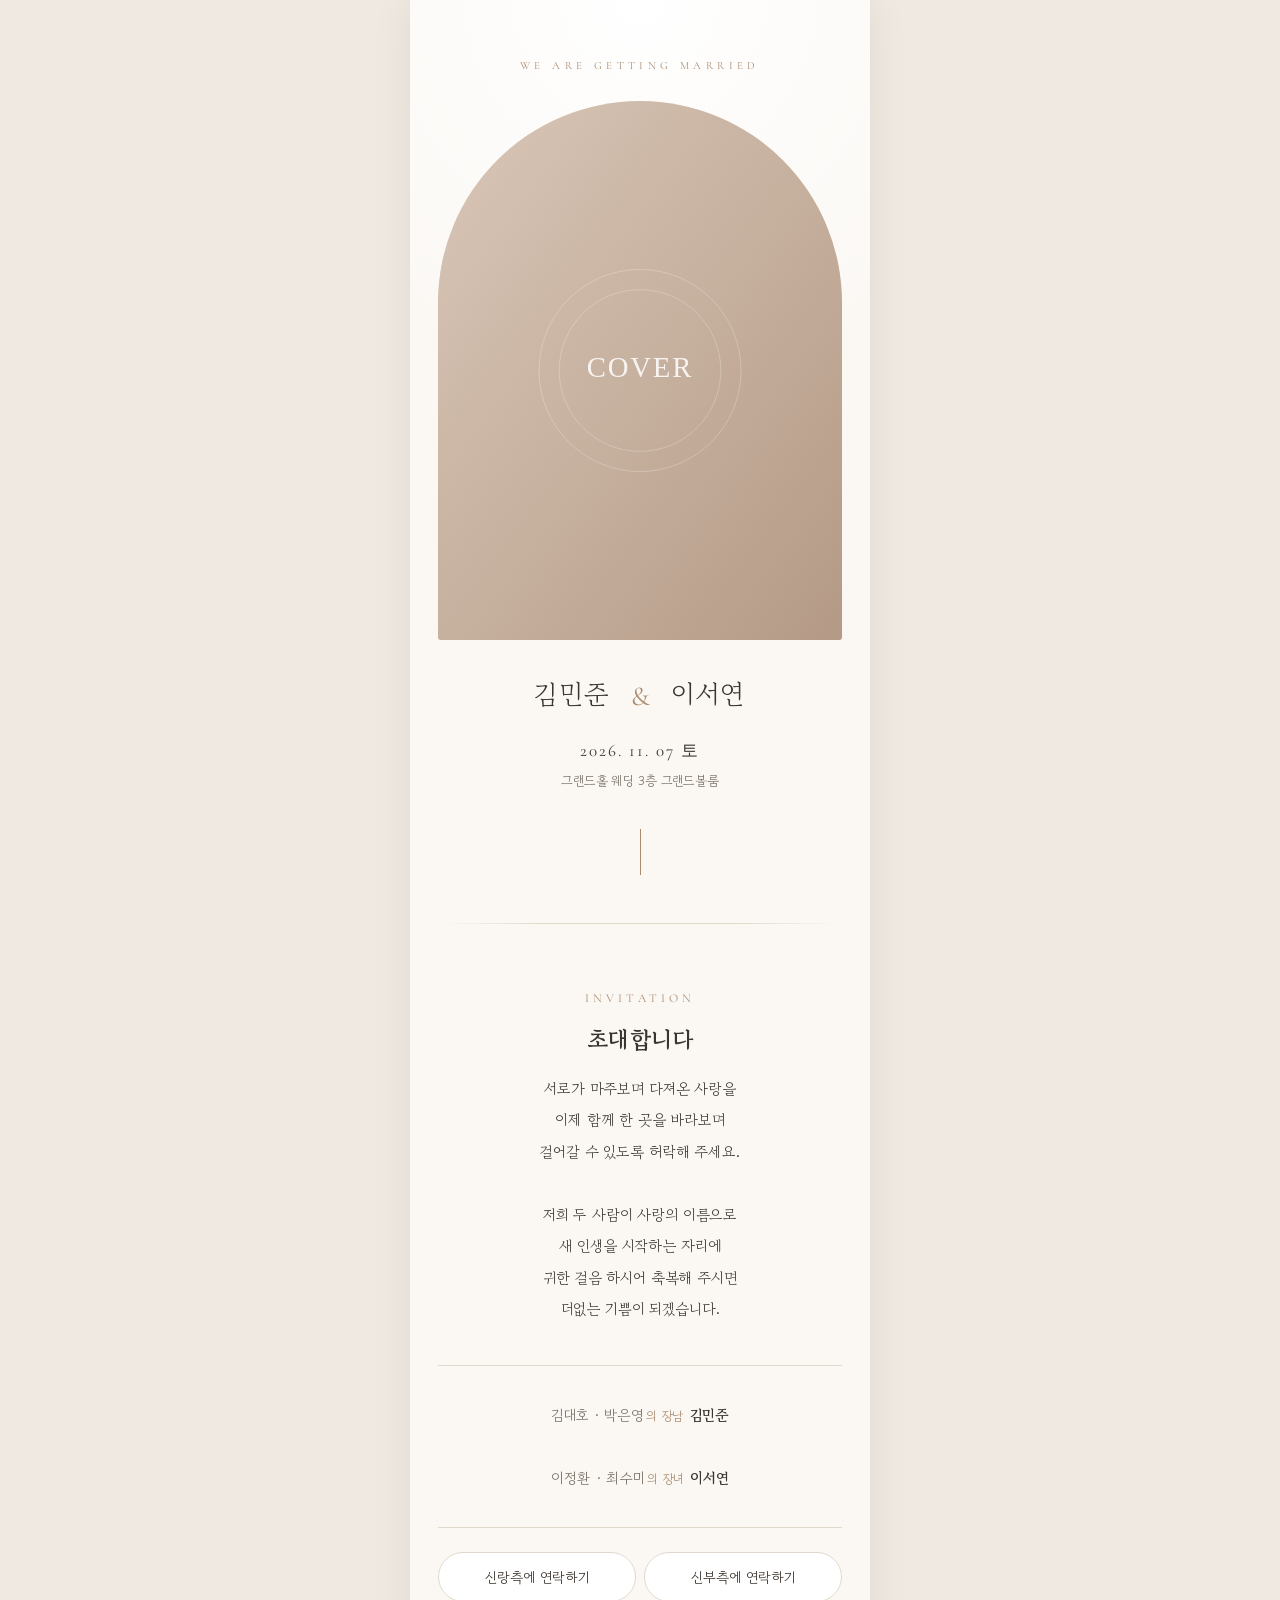
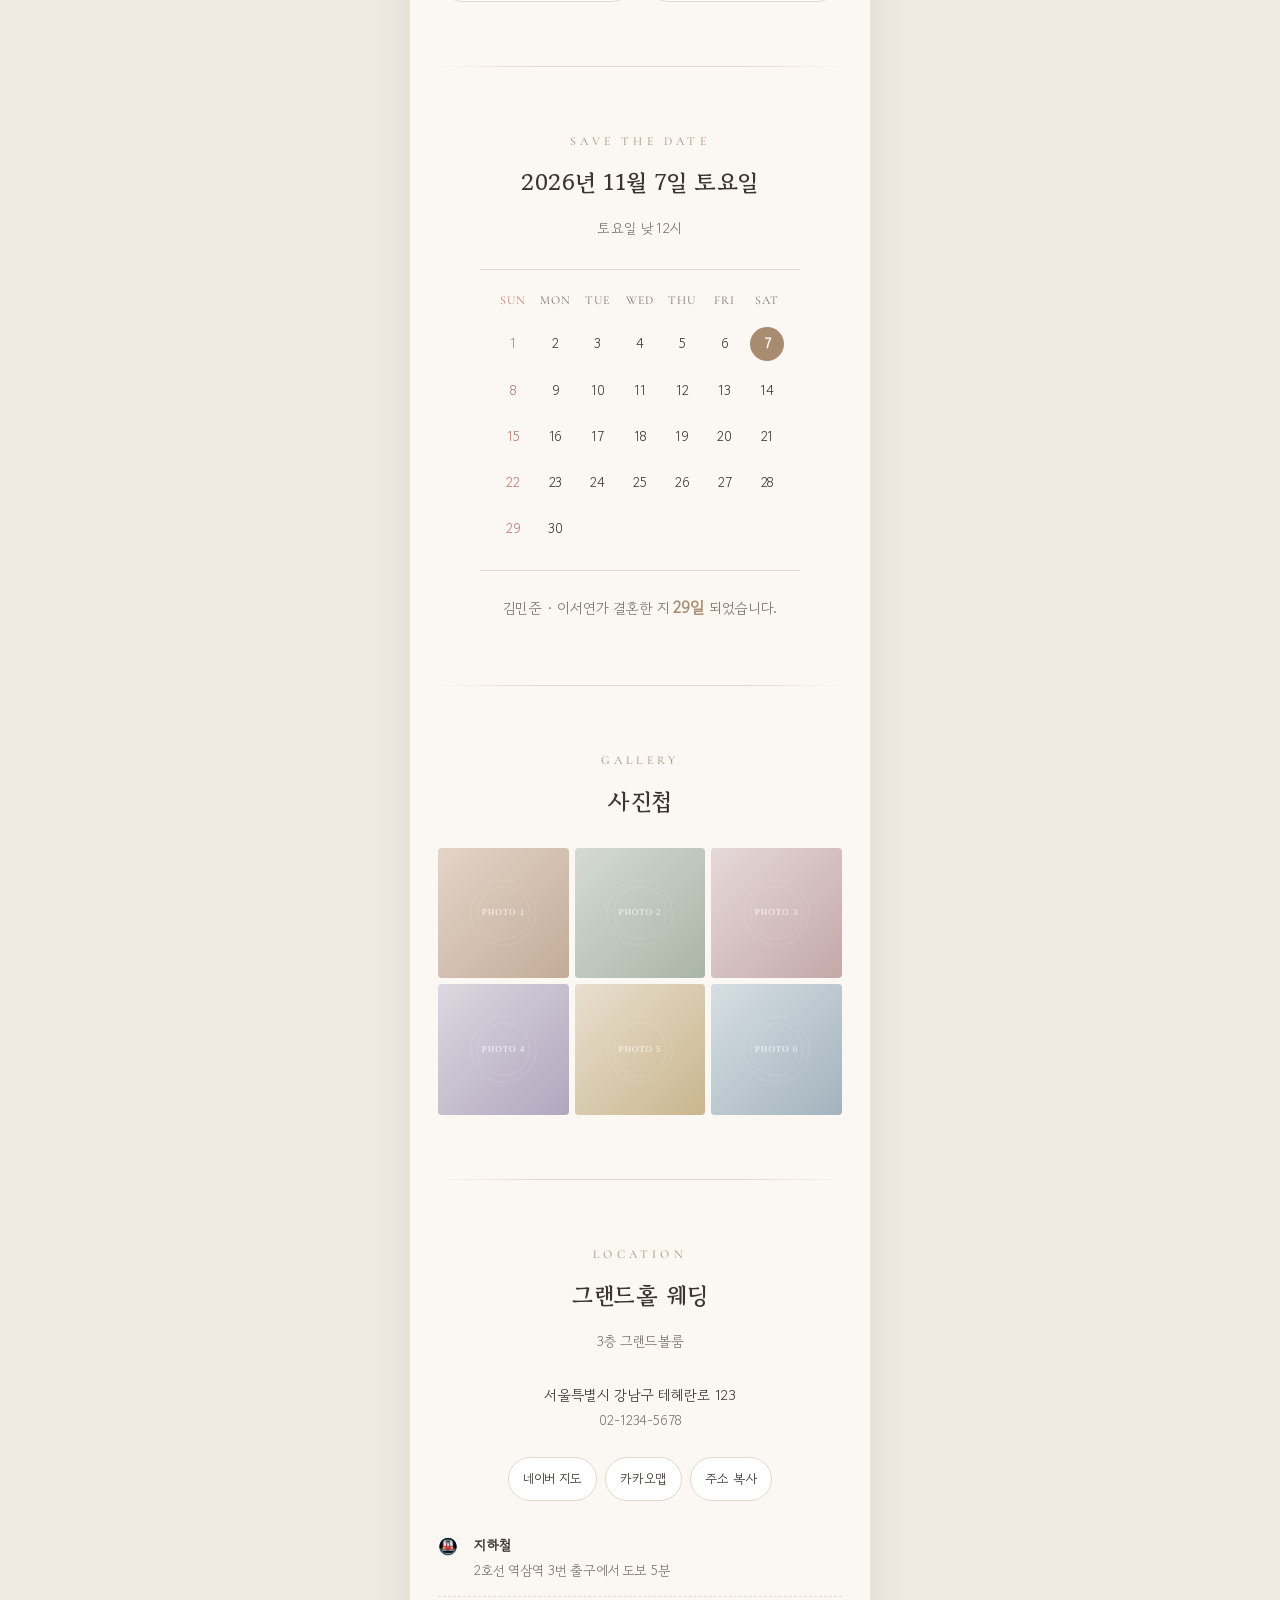
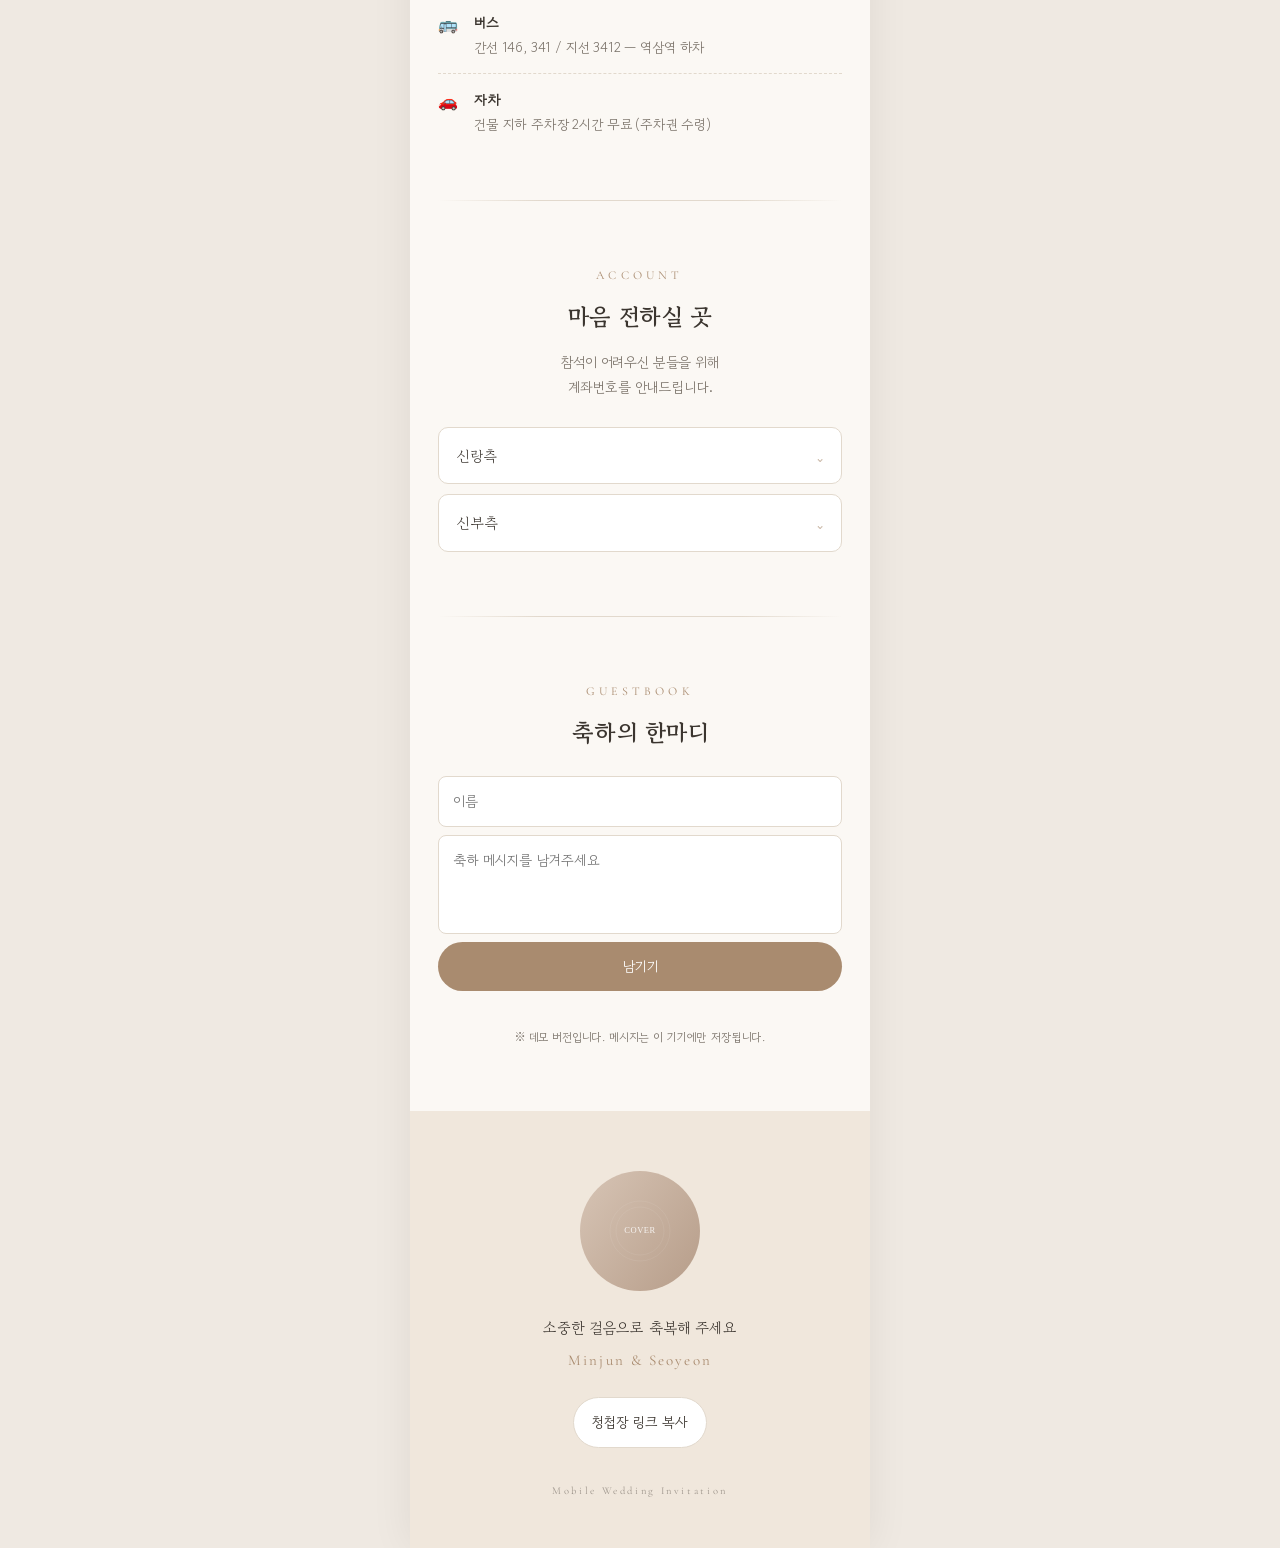
==== wedding/index.html @ afc89eb5 "청첩장을 /wedding/ 하위로 이동하고 검색 노출 차단 추가 - 사이트 루트를 비워 개인 홈페이지용으로 남겨둠 - wedding/index.html 에 noindex, nofo" ====
<!DOCTYPE html>
<html lang="ko">
<head>
  <meta charset="UTF-8" />
  <meta name="viewport" content="width=device-width, initial-scale=1, viewport-fit=cover" />
  <meta name="theme-color" content="#f7f3ee" />

  <!-- 검색 결과에 뜨지 않도록. 링크를 받은 사람만 보게 됩니다. -->
  <meta name="robots" content="noindex, nofollow" />
  <meta name="googlebot" content="noindex, nofollow" />

  <title>모바일 청첩장</title>
  <meta property="og:type" content="website" />
  <meta property="og:title" content="" id="ogTitle" />
  <meta property="og:description" content="" id="ogDesc" />
  <meta property="og:image" content="assets/img/cover.svg" id="ogImage" />

  <link rel="preconnect" href="https://fonts.googleapis.com" />
  <link rel="preconnect" href="https://fonts.gstatic.com" crossorigin />
  <link href="https://fonts.googleapis.com/css2?family=Gowun+Batang:wght@400;700&family=Gowun+Dodum&family=Cormorant+Garamond:wght@300;400;500&display=swap" rel="stylesheet" />
  <link rel="stylesheet" href="assets/css/style.css" />
</head>
<body>

<!-- ===== 배경음악 토글 ===== -->
<button class="bgm-toggle" id="bgmToggle" hidden aria-label="배경음악 재생/정지">♪</button>

<main class="paper">

  <!-- ===== 1. 표지 ===== -->
  <section class="cover reveal">
    <p class="cover__label">WE ARE GETTING MARRIED</p>
    <div class="cover__photo">
      <img id="coverImage" alt="웨딩 사진" />
    </div>
    <h1 class="cover__names">
      <span data-bind="couple.groom.name"></span>
      <span class="cover__amp">&amp;</span>
      <span data-bind="couple.bride.name"></span>
    </h1>
    <p class="cover__date" id="coverDate"></p>
    <p class="cover__place" id="coverPlace"></p>
    <div class="scroll-cue" aria-hidden="true"><span></span></div>
  </section>

  <hr class="divider" />

  <!-- ===== 2. 인사말 ===== -->
  <section class="section greeting reveal">
    <p class="section__eyebrow">INVITATION</p>
    <h2 class="section__title" data-bind="greeting.title"></h2>
    <p class="greeting__body" id="greetingBody"></p>

    <div class="parents" id="parents"></div>

    <div class="contact-buttons">
      <button class="btn btn--line" data-sheet="groom">신랑측에 연락하기</button>
      <button class="btn btn--line" data-sheet="bride">신부측에 연락하기</button>
    </div>
  </section>

  <hr class="divider" />

  <!-- ===== 3. 예식 일시 · 달력 ===== -->
  <section class="section calendar-section reveal" id="calendarSection">
    <p class="section__eyebrow">SAVE THE DATE</p>
    <h2 class="section__title" id="calendarTitle"></h2>
    <p class="section__sub" id="calendarSub"></p>

    <div class="calendar" id="calendar"></div>
    <p class="dday" id="dday"></p>
  </section>

  <hr class="divider" />

  <!-- ===== 4. 갤러리 ===== -->
  <section class="section gallery-section reveal" id="gallerySection">
    <p class="section__eyebrow">GALLERY</p>
    <h2 class="section__title">사진첩</h2>
    <div class="gallery" id="gallery"></div>
  </section>

  <hr class="divider" />

  <!-- ===== 5. 오시는 길 ===== -->
  <section class="section location reveal">
    <p class="section__eyebrow">LOCATION</p>
    <h2 class="section__title" id="venueName"></h2>
    <p class="section__sub" id="venueHall"></p>

    <p class="location__addr" id="venueAddress"></p>
    <p class="location__tel" id="venueTel"></p>

    <div class="map-buttons">
      <a class="btn btn--map" id="mapNaver" target="_blank" rel="noopener">네이버 지도</a>
      <a class="btn btn--map" id="mapKakao" target="_blank" rel="noopener">카카오맵</a>
      <button class="btn btn--map" id="copyAddress">주소 복사</button>
    </div>

    <ul class="transport" id="transport"></ul>
  </section>

  <hr class="divider" />

  <!-- ===== 6. 마음 전하실 곳 ===== -->
  <section class="section accounts-section reveal" id="accountsSection">
    <p class="section__eyebrow">ACCOUNT</p>
    <h2 class="section__title">마음 전하실 곳</h2>
    <p class="section__sub">참석이 어려우신 분들을 위해<br />계좌번호를 안내드립니다.</p>
    <div class="accordions" id="accounts"></div>
  </section>

  <hr class="divider" />

  <!-- ===== 7. 방명록 ===== -->
  <section class="section guestbook-section reveal" id="guestbookSection">
    <p class="section__eyebrow">GUESTBOOK</p>
    <h2 class="section__title">축하의 한마디</h2>

    <form class="guestbook__form" id="guestbookForm">
      <input type="text" id="gbName" placeholder="이름" maxlength="12" required />
      <textarea id="gbMessage" placeholder="축하 메시지를 남겨주세요" maxlength="200" rows="3" required></textarea>
      <button type="submit" class="btn btn--solid">남기기</button>
    </form>

    <ul class="guestbook__list" id="guestbookList"></ul>
    <p class="guestbook__note">※ 데모 버전입니다. 메시지는 이 기기에만 저장됩니다.</p>
  </section>

  <!-- ===== 8. 마무리 ===== -->
  <footer class="footer reveal">
    <img class="footer__photo" id="footerImage" alt="" />
    <p class="footer__msg">소중한 걸음으로 축복해 주세요</p>
    <p class="footer__names" id="footerNames"></p>
    <div class="share-buttons">
      <button class="btn btn--line" id="shareLink">청첩장 링크 복사</button>
      <button class="btn btn--line" id="shareNative">공유하기</button>
    </div>
    <p class="footer__credit">Mobile Wedding Invitation</p>
  </footer>

</main>

<!-- ===== 연락처 바텀시트 ===== -->
<div class="sheet-backdrop" id="sheetBackdrop" hidden>
  <div class="sheet" role="dialog" aria-modal="true" aria-labelledby="sheetTitle">
    <div class="sheet__handle"></div>
    <h3 class="sheet__title" id="sheetTitle"></h3>
    <ul class="sheet__list" id="sheetList"></ul>
    <button class="btn btn--solid" id="sheetClose">닫기</button>
  </div>
</div>

<!-- ===== 사진 라이트박스 ===== -->
<div class="lightbox" id="lightbox" hidden>
  <button class="lightbox__close" id="lbClose" aria-label="닫기">✕</button>
  <button class="lightbox__nav lightbox__nav--prev" id="lbPrev" aria-label="이전 사진">‹</button>
  <img id="lbImage" alt="" />
  <button class="lightbox__nav lightbox__nav--next" id="lbNext" aria-label="다음 사진">›</button>
  <p class="lightbox__count" id="lbCount"></p>
</div>

<!-- ===== 토스트 ===== -->
<div class="toast" id="toast" role="status" aria-live="polite"></div>

<audio id="bgm" loop preload="none"></audio>

<script src="assets/js/config.js"></script>
<script src="assets/js/main.js"></script>
</body>
</html>
---- wedding/assets/css/style.css ----
/* =========================================================================
 *  모바일 청첩장 스타일
 *  색상 / 폰트는 아래 :root 변수만 바꾸면 전체 톤이 바뀝니다.
 * ========================================================================= */

:root {
  /* 색상 */
  --bg:          #efe9e2;   /* 화면 바깥 배경 */
  --paper:       #fbf8f4;   /* 청첩장 종이 */
  --ink:         #3b352f;   /* 기본 글자 */
  --ink-soft:    #7b736a;   /* 보조 글자 */
  --line:        #e2d9cd;   /* 구분선 */
  --accent:      #a98b6f;   /* 포인트 (금빛 브라운) */
  --accent-soft: #f0e7dc;
  --white:       #fff;

  /* 폰트 */
  --serif:  "Gowun Batang", "Nanum Myeongjo", serif;
  --sans:   "Gowun Dodum", "Apple SD Gothic Neo", "Malgun Gothic", sans-serif;
  --latin:  "Cormorant Garamond", Georgia, serif;

  /* 레이아웃 */
  --maxw: 460px;
  --pad: 28px;
}

* { box-sizing: border-box; -webkit-tap-highlight-color: transparent; }

/* display 를 지정한 요소에도 hidden 속성이 우선하도록 */
[hidden] { display: none !important; }

html { scroll-behavior: smooth; }

body {
  margin: 0;
  background: var(--bg);
  color: var(--ink);
  font-family: var(--sans);
  line-height: 1.75;
  letter-spacing: -0.01em;
  word-break: keep-all;
}

img { display: block; max-width: 100%; }
button { font: inherit; cursor: pointer; border: none; background: none; color: inherit; }
a { color: inherit; text-decoration: none; }
ul { list-style: none; margin: 0; padding: 0; }

/* ── 종이 컨테이너 ──────────────────────────────────────────────── */
.paper {
  max-width: var(--maxw);
  margin: 0 auto;
  background: var(--paper);
  box-shadow: 0 0 40px rgba(0, 0, 0, .07);
  overflow: hidden;
}

.divider {
  height: 1px;
  border: 0;
  margin: 0 var(--pad);
  background: linear-gradient(to right, transparent, var(--line) 25%, var(--line) 75%, transparent);
}

/* ── 공통 섹션 ──────────────────────────────────────────────────── */
.section {
  padding: 64px var(--pad);
  text-align: center;
}

.section__eyebrow {
  margin: 0 0 10px;
  font-family: var(--latin);
  font-size: 12px;
  letter-spacing: .35em;
  color: var(--accent);
  text-transform: uppercase;
}

.section__title {
  margin: 0 0 14px;
  font-family: var(--serif);
  font-size: 23px;
  font-weight: 700;
  letter-spacing: .02em;
}

.section__sub {
  margin: 0 0 28px;
  font-size: 14px;
  color: var(--ink-soft);
}

/* ── 1. 표지 ────────────────────────────────────────────────────── */
.cover {
  padding: 56px var(--pad) 48px;
  text-align: center;
  background:
    radial-gradient(120% 60% at 50% 0%, #fff 0%, transparent 70%),
    var(--paper);
}

.cover__label {
  margin: 0 0 26px;
  font-family: var(--latin);
  font-size: 11px;
  letter-spacing: .4em;
  color: var(--accent);
}

.cover__photo {
  position: relative;
  margin: 0 auto 30px;
  width: 100%;
  aspect-ratio: 3 / 4;
  overflow: hidden;
  border-radius: 999px 999px 12px 12px;   /* 아치형 */
  background: var(--accent-soft);
}
.cover__photo img { width: 100%; height: 100%; object-fit: cover; }

.cover__names {
  margin: 0 0 16px;
  font-family: var(--serif);
  font-size: 27px;
  font-weight: 400;
  letter-spacing: .06em;
}
.cover__amp {
  display: inline-block;
  margin: 0 10px;
  font-family: var(--latin);
  color: var(--accent);
}

.cover__date {
  margin: 0 0 4px;
  font-family: var(--latin);
  font-size: 17px;
  letter-spacing: .12em;
  color: var(--ink);
}
.cover__place {
  margin: 0;
  font-size: 13px;
  color: var(--ink-soft);
}

.scroll-cue {
  margin: 36px auto 0;
  width: 1px;
  height: 46px;
  background: var(--line);
  position: relative;
  overflow: hidden;
}
.scroll-cue span {
  position: absolute;
  inset: 0;
  background: var(--accent);
  animation: cue 2s ease-in-out infinite;
}
@keyframes cue {
  0%   { transform: translateY(-100%); }
  60%  { transform: translateY(100%); }
  100% { transform: translateY(100%); }
}

/* ── 2. 인사말 ──────────────────────────────────────────────────── */
.greeting__body {
  margin: 0 0 40px;
  font-family: var(--serif);
  font-size: 15px;
  line-height: 2.1;
  color: var(--ink);
  white-space: pre-line;
}

.parents {
  display: grid;
  gap: 8px;
  padding: 22px 0;
  border-top: 1px solid var(--line);
  border-bottom: 1px solid var(--line);
  font-size: 14.5px;
}
.parents__row { display: flex; justify-content: center; align-items: baseline; gap: 6px; flex-wrap: wrap; }
.parents__p { color: var(--ink-soft); }
.parents__rel { font-size: 12.5px; color: var(--accent); margin-left: 2px; }
.parents__child { font-family: var(--serif); font-weight: 700; }

/* ── 버튼 ───────────────────────────────────────────────────────── */
.btn {
  display: inline-flex;
  align-items: center;
  justify-content: center;
  gap: 6px;
  padding: 12px 18px;
  border-radius: 999px;
  font-size: 14px;
  transition: background .18s ease, color .18s ease, transform .12s ease;
}
.btn:active { transform: scale(.97); }

.btn--line  { border: 1px solid var(--line); background: var(--white); color: var(--ink); }
.btn--solid { background: var(--accent); color: var(--white); }
.btn--map   { border: 1px solid var(--line); background: var(--white); font-size: 13px; padding: 10px 14px; }

.contact-buttons,
.map-buttons,
.share-buttons {
  display: flex;
  gap: 8px;
  justify-content: center;
  flex-wrap: wrap;
  margin-top: 24px;
}
.contact-buttons .btn { flex: 1 1 0; min-width: 140px; }

/* ── 3. 달력 ────────────────────────────────────────────────────── */
.calendar {
  max-width: 320px;
  margin: 28px auto 22px;
  padding: 20px 12px;
  border-top: 1px solid var(--line);
  border-bottom: 1px solid var(--line);
}
.calendar__grid {
  display: grid;
  grid-template-columns: repeat(7, 1fr);
  gap: 4px 0;
  font-size: 13.5px;
}
.calendar__head {
  font-family: var(--latin);
  font-size: 12px;
  letter-spacing: .08em;
  color: var(--ink-soft);
  padding-bottom: 8px;
}
.calendar__head--sun { color: #c07a6e; }
.calendar__cell {
  position: relative;
  aspect-ratio: 1;
  display: flex;
  align-items: center;
  justify-content: center;
  color: var(--ink);
}
.calendar__cell--sun { color: #c07a6e; }
.calendar__cell--muted { color: transparent; }
.calendar__cell--wed {
  color: var(--white);
  font-weight: 700;
}
.calendar__cell--wed::before {
  content: "";
  position: absolute;
  width: 34px;
  height: 34px;
  border-radius: 50%;
  background: var(--accent);
}
.calendar__cell span { position: relative; }

.dday {
  margin: 0;
  font-size: 14.5px;
  color: var(--ink-soft);
}
.dday b { color: var(--accent); font-size: 16px; }

/* ── 4. 갤러리 ──────────────────────────────────────────────────── */
.gallery {
  display: grid;
  grid-template-columns: repeat(3, 1fr);
  gap: 6px;
  margin-top: 26px;
}
.gallery__item {
  aspect-ratio: 1;
  overflow: hidden;
  border-radius: 4px;
  background: var(--accent-soft);
  padding: 0;
}
.gallery__item img {
  width: 100%;
  height: 100%;
  object-fit: cover;
  transition: transform .35s ease;
}
.gallery__item:active img { transform: scale(1.06); }

/* ── 5. 오시는 길 ───────────────────────────────────────────────── */
.location__addr { margin: 0 0 2px; font-size: 14.5px; }
.location__tel  { margin: 0; font-size: 13.5px; color: var(--ink-soft); }

.transport {
  margin-top: 32px;
  text-align: left;
  display: grid;
  gap: 14px;
}
.transport li {
  display: grid;
  grid-template-columns: 26px 1fr;
  gap: 10px;
  padding-bottom: 14px;
  border-bottom: 1px dashed var(--line);
  font-size: 13.5px;
}
.transport li:last-child { border-bottom: none; padding-bottom: 0; }
.transport__icon { font-size: 16px; line-height: 1.6; }
.transport__title { margin: 0 0 2px; font-weight: 700; font-size: 14px; }
.transport__desc  { margin: 0; color: var(--ink-soft); line-height: 1.6; }

/* ── 6. 계좌 아코디언 ───────────────────────────────────────────── */
.accordions { display: grid; gap: 10px; text-align: left; }

.accordion { border: 1px solid var(--line); border-radius: 10px; background: var(--white); overflow: hidden; }
.accordion__head {
  width: 100%;
  display: flex;
  align-items: center;
  justify-content: space-between;
  padding: 15px 18px;
  font-size: 14.5px;
  font-family: var(--serif);
}
.accordion__arrow { color: var(--accent); transition: transform .25s ease; }
.accordion.is-open .accordion__arrow { transform: rotate(180deg); }

.accordion__body {
  display: grid;
  grid-template-rows: 0fr;
  transition: grid-template-rows .28s ease;
}
.accordion.is-open .accordion__body { grid-template-rows: 1fr; }
.accordion__inner { overflow: hidden; }

.account-row {
  display: flex;
  align-items: center;
  justify-content: space-between;
  gap: 10px;
  padding: 14px 18px;
  border-top: 1px solid var(--line);
}
.account-row__who  { font-size: 12.5px; color: var(--accent); margin: 0 0 2px; }
.account-row__info { font-size: 13.5px; margin: 0; color: var(--ink); }
.account-row__copy {
  flex: none;
  padding: 7px 12px;
  border: 1px solid var(--line);
  border-radius: 999px;
  font-size: 12px;
  color: var(--ink-soft);
}

/* ── 7. 방명록 ──────────────────────────────────────────────────── */
.guestbook__form { display: grid; gap: 8px; margin: 24px 0 20px; }
.guestbook__form input,
.guestbook__form textarea {
  width: 100%;
  padding: 12px 14px;
  border: 1px solid var(--line);
  border-radius: 8px;
  background: var(--white);
  font: inherit;
  font-size: 14px;
  color: var(--ink);
  resize: none;
}
.guestbook__form input:focus,
.guestbook__form textarea:focus { outline: none; border-color: var(--accent); }

.guestbook__list { display: grid; gap: 8px; text-align: left; }
.guestbook__item {
  padding: 14px 16px;
  border: 1px solid var(--line);
  border-radius: 8px;
  background: var(--white);
  position: relative;
}
.guestbook__meta { display: flex; gap: 8px; align-items: baseline; margin-bottom: 4px; }
.guestbook__who  { font-weight: 700; font-size: 13.5px; }
.guestbook__when { font-size: 11.5px; color: var(--ink-soft); }
.guestbook__text { margin: 0; font-size: 13.5px; color: var(--ink); line-height: 1.7; white-space: pre-line; }
.guestbook__del  { position: absolute; top: 10px; right: 12px; font-size: 13px; color: var(--ink-soft); }
.guestbook__note { margin: 16px 0 0; font-size: 11.5px; color: var(--ink-soft); }

/* ── 8. 마무리 ──────────────────────────────────────────────────── */
.footer {
  padding: 60px var(--pad) 48px;
  text-align: center;
  background: var(--accent-soft);
}
.footer__photo {
  width: 120px;
  height: 120px;
  margin: 0 auto 24px;
  border-radius: 50%;
  object-fit: cover;
}
.footer__msg   { margin: 0 0 6px; font-family: var(--serif); font-size: 15px; }
.footer__names { margin: 0; font-family: var(--latin); font-size: 15px; letter-spacing: .14em; color: var(--accent); }
.footer__credit {
  margin: 34px 0 0;
  font-family: var(--latin);
  font-size: 10.5px;
  letter-spacing: .25em;
  color: var(--ink-soft);
  opacity: .7;
}

/* ── 바텀시트 ───────────────────────────────────────────────────── */
.sheet-backdrop {
  position: fixed;
  inset: 0;
  z-index: 60;
  background: rgba(30, 26, 22, .45);
  display: flex;
  align-items: flex-end;
  justify-content: center;
  animation: fade .2s ease;
}
.sheet {
  width: 100%;
  max-width: var(--maxw);
  background: var(--paper);
  border-radius: 18px 18px 0 0;
  padding: 10px 20px calc(24px + env(safe-area-inset-bottom));
  animation: slideUp .26s cubic-bezier(.2, .8, .3, 1);
}
.sheet__handle { width: 38px; height: 4px; border-radius: 2px; background: var(--line); margin: 0 auto 16px; }
.sheet__title  { margin: 0 0 12px; text-align: center; font-family: var(--serif); font-size: 16px; }
.sheet__list   { display: grid; gap: 8px; margin-bottom: 16px; }
.sheet__row {
  display: flex;
  align-items: center;
  justify-content: space-between;
  gap: 10px;
  padding: 13px 16px;
  border: 1px solid var(--line);
  border-radius: 10px;
  background: var(--white);
}
.sheet__who  { font-size: 14px; }
.sheet__who small { display: block; font-size: 11.5px; color: var(--accent); }
.sheet__acts { display: flex; gap: 6px; }
.sheet__act {
  width: 38px;
  height: 38px;
  display: grid;
  place-items: center;
  border: 1px solid var(--line);
  border-radius: 50%;
  font-size: 15px;
}
.sheet .btn--solid { width: 100%; }

/* ── 라이트박스 ─────────────────────────────────────────────────── */
.lightbox {
  position: fixed;
  inset: 0;
  z-index: 70;
  background: rgba(20, 17, 14, .94);
  display: flex;
  align-items: center;
  justify-content: center;
  animation: fade .2s ease;
}
.lightbox img { max-width: 90vw; max-height: 78vh; object-fit: contain; border-radius: 4px; }
.lightbox__close {
  position: absolute;
  top: calc(14px + env(safe-area-inset-top));
  right: 16px;
  width: 40px;
  height: 40px;
  color: #fff;
  font-size: 20px;
}
.lightbox__nav {
  position: absolute;
  top: 50%;
  transform: translateY(-50%);
  width: 44px;
  height: 60px;
  color: #fff;
  font-size: 34px;
  opacity: .75;
}
.lightbox__nav--prev { left: 4px; }
.lightbox__nav--next { right: 4px; }
.lightbox__count {
  position: absolute;
  bottom: calc(24px + env(safe-area-inset-bottom));
  margin: 0;
  color: rgba(255, 255, 255, .8);
  font-family: var(--latin);
  font-size: 13px;
  letter-spacing: .1em;
}

/* ── 토스트 ─────────────────────────────────────────────────────── */
.toast {
  position: fixed;
  left: 50%;
  bottom: calc(28px + env(safe-area-inset-bottom));
  transform: translate(-50%, 20px);
  z-index: 90;
  padding: 11px 20px;
  border-radius: 999px;
  background: rgba(40, 34, 28, .92);
  color: #fff;
  font-size: 13px;
  opacity: 0;
  pointer-events: none;
  transition: opacity .22s ease, transform .22s ease;
}
.toast.is-on { opacity: 1; transform: translate(-50%, 0); }

/* ── 배경음악 버튼 ──────────────────────────────────────────────── */
.bgm-toggle {
  position: fixed;
  top: calc(14px + env(safe-area-inset-top));
  right: 14px;
  z-index: 50;
  width: 38px;
  height: 38px;
  border-radius: 50%;
  background: rgba(255, 255, 255, .85);
  border: 1px solid var(--line);
  color: var(--accent);
  font-size: 15px;
}
.bgm-toggle.is-playing { animation: spin 4s linear infinite; }

/* ── 애니메이션 ─────────────────────────────────────────────────── */
.reveal { opacity: 0; transform: translateY(24px); }
.reveal.is-in {
  opacity: 1;
  transform: none;
  transition: opacity .8s ease, transform .8s cubic-bezier(.2, .8, .3, 1);
}

@keyframes fade    { from { opacity: 0; } to { opacity: 1; } }
@keyframes slideUp { from { transform: translateY(100%); } to { transform: none; } }
@keyframes spin    { to { transform: rotate(360deg); } }

@media (prefers-reduced-motion: reduce) {
  * { animation: none !important; transition: none !important; }
  .reveal { opacity: 1; transform: none; }
}

/* ── 좁은 화면 보정 ─────────────────────────────────────────────── */
@media (max-width: 360px) {
  :root { --pad: 20px; }
  .cover__names { font-size: 24px; }
}
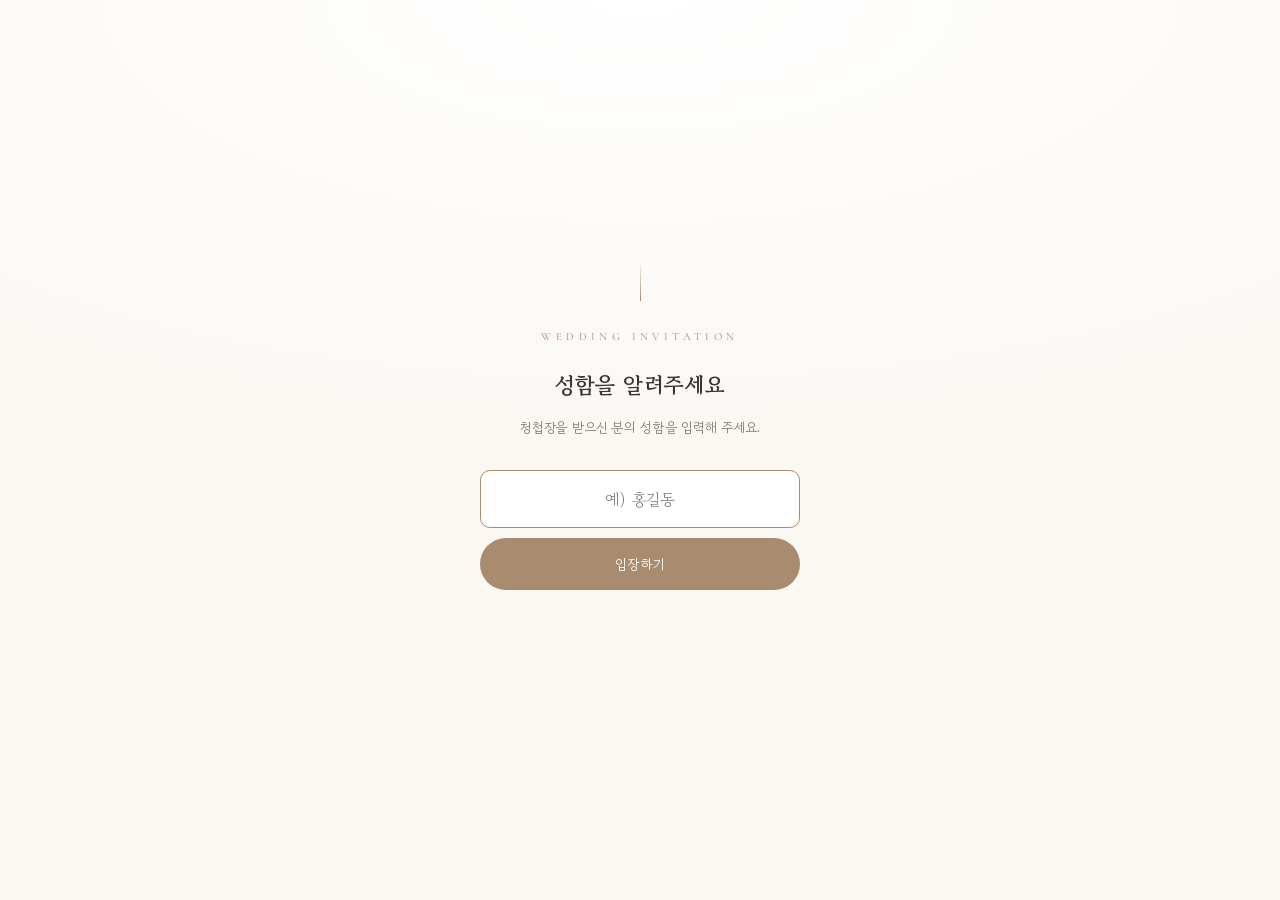
==== commit 530ff2da: "이름 확인 게이트 추가 - 명단에 있는 이름을 입력해야 청첩장이 열림 - 통과하면 표지에 '홍길동님께' 표시 - 띄어쓰기·대소문자 무시하고 비교 - remember 옵션으로 재방문" ====
--- a/wedding/index.html
+++ b/wedding/index.html
@@ -22,6 +22,24 @@
 </head>
 <body>
 
+<!-- ===== 이름 확인 게이트 ===== -->
+<div class="gate" id="gate" hidden>
+  <div class="gate__inner">
+    <p class="gate__eyebrow" id="gateEyebrow"></p>
+    <h1 class="gate__title" id="gateTitle"></h1>
+    <p class="gate__desc" id="gateDesc"></p>
+
+    <form class="gate__form" id="gateForm" autocomplete="off" novalidate>
+      <input type="text" id="gateInput" maxlength="20" required
+             autocomplete="name" enterkeyhint="go"
+             aria-describedby="gateError" />
+      <button type="submit" class="btn btn--solid" id="gateSubmit"></button>
+    </form>
+
+    <p class="gate__error" id="gateError" role="alert"></p>
+  </div>
+</div>
+
 <!-- ===== 배경음악 토글 ===== -->
 <button class="bgm-toggle" id="bgmToggle" hidden aria-label="배경음악 재생/정지">♪</button>
 
@@ -29,6 +47,7 @@
 
   <!-- ===== 1. 표지 ===== -->
   <section class="cover reveal">
+    <p class="cover__guest" id="coverGuest" hidden></p>
     <p class="cover__label">WE ARE GETTING MARRIED</p>
     <div class="cover__photo">
       <img id="coverImage" alt="웨딩 사진" />
@@ -136,6 +155,7 @@
       <button class="btn btn--line" id="shareLink">청첩장 링크 복사</button>
       <button class="btn btn--line" id="shareNative">공유하기</button>
     </div>
+    <button class="footer__reset" id="gateReset" hidden>다른 이름으로 보기</button>
     <p class="footer__credit">Mobile Wedding Invitation</p>
   </footer>
 
--- a/wedding/assets/css/style.css
+++ b/wedding/assets/css/style.css
@@ -45,6 +45,129 @@
 button { font: inherit; cursor: pointer; border: none; background: none; color: inherit; }
 a { color: inherit; text-decoration: none; }
 ul { list-style: none; margin: 0; padding: 0; }
+
+/* ── 이름 확인 게이트 ───────────────────────────────────────────────
+ *  JS 가 판단하기 전까지 본문을 감춰 두어, 청첩장이 잠깐 보였다
+ *  사라지는 현상(flash)을 막는다. 통과하면 body 에 is-unlocked 가 붙는다.
+ * ────────────────────────────────────────────────────────────────── */
+body:not(.is-unlocked) .paper,
+body:not(.is-unlocked) .bgm-toggle { display: none; }
+
+.gate {
+  position: fixed;
+  inset: 0;
+  z-index: 80;
+  display: flex;
+  align-items: center;
+  justify-content: center;
+  padding: 32px var(--pad) calc(32px + env(safe-area-inset-bottom));
+  background:
+    radial-gradient(120% 70% at 50% 0%, #fff 0%, transparent 70%),
+    var(--paper);
+  animation: fade .35s ease;
+}
+.gate.is-leaving {
+  animation: gateOut .45s ease forwards;
+  pointer-events: none;
+}
+
+.gate__inner {
+  width: 100%;
+  max-width: 320px;
+  text-align: center;
+}
+
+.gate__eyebrow {
+  margin: 0 0 18px;
+  font-family: var(--latin);
+  font-size: 11px;
+  letter-spacing: .4em;
+  color: var(--accent);
+}
+.gate__title {
+  margin: 0 0 12px;
+  font-family: var(--serif);
+  font-size: 22px;
+  font-weight: 700;
+  letter-spacing: .02em;
+}
+.gate__desc {
+  margin: 0 0 30px;
+  font-size: 13.5px;
+  line-height: 1.8;
+  color: var(--ink-soft);
+}
+
+/* 장식용 가는 선 */
+.gate__inner::before {
+  content: "";
+  display: block;
+  width: 1px;
+  height: 40px;
+  margin: 0 auto 26px;
+  background: linear-gradient(to bottom, transparent, var(--accent));
+}
+
+.gate__form { display: grid; gap: 10px; }
+.gate__form input {
+  width: 100%;
+  padding: 14px 16px;
+  border: 1px solid var(--line);
+  border-radius: 10px;
+  background: var(--white);
+  font: inherit;
+  font-family: var(--serif);
+  font-size: 16px;              /* iOS 자동 확대 방지: 16px 미만 금지 */
+  text-align: center;
+  color: var(--ink);
+}
+.gate__form input:focus { outline: none; border-color: var(--accent); }
+.gate__form .btn { width: 100%; padding: 14px 18px; }
+
+.gate__error {
+  min-height: 2.6em;
+  margin: 16px 0 0;
+  font-size: 12.5px;
+  line-height: 1.7;
+  color: #b5705f;
+  white-space: pre-line;
+  opacity: 0;
+  transition: opacity .2s ease;
+}
+.gate__error.is-on { opacity: 1; }
+
+.gate.is-shaking .gate__inner { animation: shake .4s ease; }
+
+@keyframes gateOut {
+  to { opacity: 0; transform: scale(1.03); }
+}
+@keyframes shake {
+  0%, 100% { transform: translateX(0); }
+  20%      { transform: translateX(-7px); }
+  40%      { transform: translateX(7px); }
+  60%      { transform: translateX(-4px); }
+  80%      { transform: translateX(4px); }
+}
+
+/* 표지 상단 "홍길동님께" */
+.cover__guest {
+  margin: 0 0 20px;
+  font-family: var(--serif);
+  font-size: 14px;
+  color: var(--ink-soft);
+  letter-spacing: .02em;
+}
+.cover__guest b { color: var(--accent); font-weight: 700; }
+
+.footer__reset {
+  margin: 26px 0 0;
+  padding: 6px 4px;
+  font-size: 12px;
+  color: var(--ink-soft);
+  text-decoration: underline;
+  text-underline-offset: 3px;
+  opacity: .75;
+}
 
 /* ── 종이 컨테이너 ──────────────────────────────────────────────── */
 .paper {
